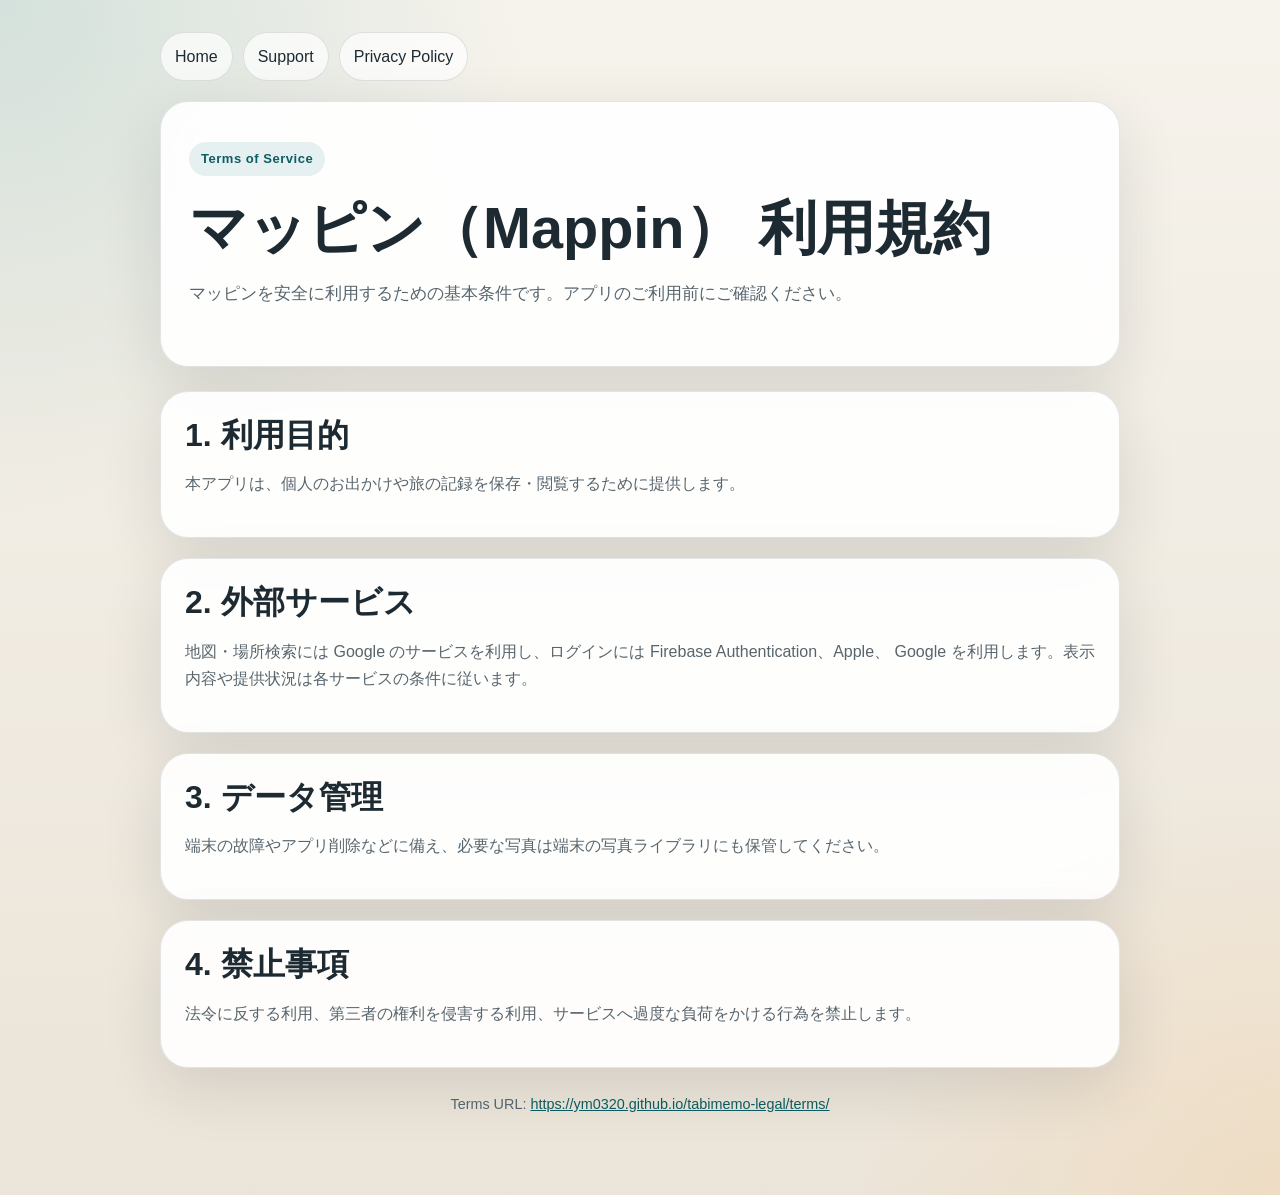
==== terms/index.html @ 4f41d091 "Add privacy policy, terms of service, and support pages" ====
<!doctype html>
<html lang="ja">
  <head>
    <meta charset="utf-8" />
    <meta name="viewport" content="width=device-width, initial-scale=1" />
    <title>Terms of Service | マッピン（Mappin）</title>
    <meta
      name="description"
      content="マッピン（Mappin）の利用規約。利用目的、外部サービス、データ管理、禁止事項について。"
    />
    <link rel="stylesheet" href="../assets/styles.css" />
  </head>
  <body>
    <main class="shell">
      <nav class="nav">
        <a href="../">Home</a>
        <a href="../support/">Support</a>
        <a href="../privacy/">Privacy Policy</a>
      </nav>

      <section class="hero">
        <span class="eyebrow">Terms of Service</span>
        <h1>マッピン（Mappin） 利用規約</h1>
        <p class="lead">
          マッピンを安全に利用するための基本条件です。アプリのご利用前にご確認ください。
        </p>
      </section>

      <section class="grid">
        <article class="card">
          <h2>1. 利用目的</h2>
          <p>本アプリは、個人のお出かけや旅の記録を保存・閲覧するために提供します。</p>
        </article>

        <article class="card">
          <h2>2. 外部サービス</h2>
          <p>
            地図・場所検索には Google のサービスを利用し、ログインには Firebase Authentication、Apple、
            Google を利用します。表示内容や提供状況は各サービスの条件に従います。
          </p>
        </article>

        <article class="card">
          <h2>3. データ管理</h2>
          <p>
            端末の故障やアプリ削除などに備え、必要な写真は端末の写真ライブラリにも保管してください。
          </p>
        </article>

        <article class="card">
          <h2>4. 禁止事項</h2>
          <p>
            法令に反する利用、第三者の権利を侵害する利用、サービスへ過度な負荷をかける行為を禁止します。
          </p>
        </article>
      </section>

      <p class="footer">
        Terms URL:
        <a href="https://ym0320.github.io/tabimemo-legal/terms/">https://ym0320.github.io/tabimemo-legal/terms/</a>
      </p>
    </main>
  </body>
</html>
---- assets/styles.css ----
:root {
  color-scheme: light;
  --bg: #f3efe7;
  --paper: rgba(255, 255, 255, 0.92);
  --text: #1d2a32;
  --muted: #58656d;
  --line: rgba(29, 42, 50, 0.12);
  --accent: #137a7f;
  --accent-strong: #0d5d61;
  --shadow: 0 20px 60px rgba(24, 34, 42, 0.12);
}

* {
  box-sizing: border-box;
}

html {
  scroll-behavior: smooth;
}

body {
  margin: 0;
  min-height: 100vh;
  color: var(--text);
  font-family: "Hiragino Sans", "Yu Gothic UI", "Segoe UI", sans-serif;
  line-height: 1.7;
  background:
    radial-gradient(circle at top left, rgba(19, 122, 127, 0.15), transparent 30%),
    radial-gradient(circle at bottom right, rgba(255, 186, 104, 0.18), transparent 24%),
    linear-gradient(180deg, #f6f3ec 0%, #ebe4d8 100%);
}

a {
  color: var(--accent-strong);
}

.shell {
  width: min(960px, calc(100% - 32px));
  margin: 0 auto;
  padding: 32px 0 64px;
}

.hero,
.card {
  background: var(--paper);
  border: 1px solid var(--line);
  border-radius: 28px;
  box-shadow: var(--shadow);
  backdrop-filter: blur(12px);
}

.hero {
  padding: 40px 28px;
}

.eyebrow {
  display: inline-flex;
  padding: 6px 12px;
  border-radius: 999px;
  background: rgba(19, 122, 127, 0.1);
  color: var(--accent-strong);
  font-size: 13px;
  font-weight: 700;
  letter-spacing: 0.04em;
}

h1,
h2,
h3 {
  margin: 0 0 12px;
  line-height: 1.2;
}

h1 {
  margin-top: 18px;
  font-size: clamp(2rem, 5vw, 3.6rem);
}

h2 {
  font-size: clamp(1.35rem, 3vw, 2rem);
}

p,
li {
  color: var(--muted);
}

.lead {
  max-width: 720px;
  font-size: 1.05rem;
}

.grid {
  display: grid;
  gap: 20px;
  margin-top: 24px;
}

.grid.two {
  grid-template-columns: repeat(2, minmax(0, 1fr));
}

.card {
  padding: 24px;
}

.card strong {
  color: var(--text);
}

.actions {
  display: flex;
  flex-wrap: wrap;
  gap: 12px;
  margin-top: 28px;
}

.button {
  display: inline-flex;
  align-items: center;
  justify-content: center;
  min-height: 46px;
  padding: 0 18px;
  border-radius: 999px;
  border: 1px solid transparent;
  text-decoration: none;
  font-weight: 700;
}

.button.primary {
  background: var(--accent);
  color: #fff;
}

.button.secondary {
  border-color: var(--line);
  color: var(--text);
}

.list {
  margin: 0;
  padding-left: 20px;
}

.section {
  margin-top: 24px;
}

.meta {
  color: var(--muted);
  font-size: 0.95rem;
}

.nav {
  display: flex;
  flex-wrap: wrap;
  gap: 10px;
  margin-bottom: 20px;
}

.nav a {
  padding: 10px 14px;
  border: 1px solid var(--line);
  border-radius: 999px;
  background: rgba(255, 255, 255, 0.7);
  color: var(--text);
  text-decoration: none;
}

.footer {
  margin-top: 24px;
  text-align: center;
  color: var(--muted);
  font-size: 0.9rem;
}

@media (max-width: 720px) {
  .shell {
    width: min(100% - 20px, 960px);
    padding-top: 20px;
    padding-bottom: 40px;
  }

  .hero,
  .card {
    border-radius: 22px;
  }

  .hero {
    padding: 28px 20px;
  }

  .card {
    padding: 20px;
  }

  .grid.two {
    grid-template-columns: 1fr;
  }
}
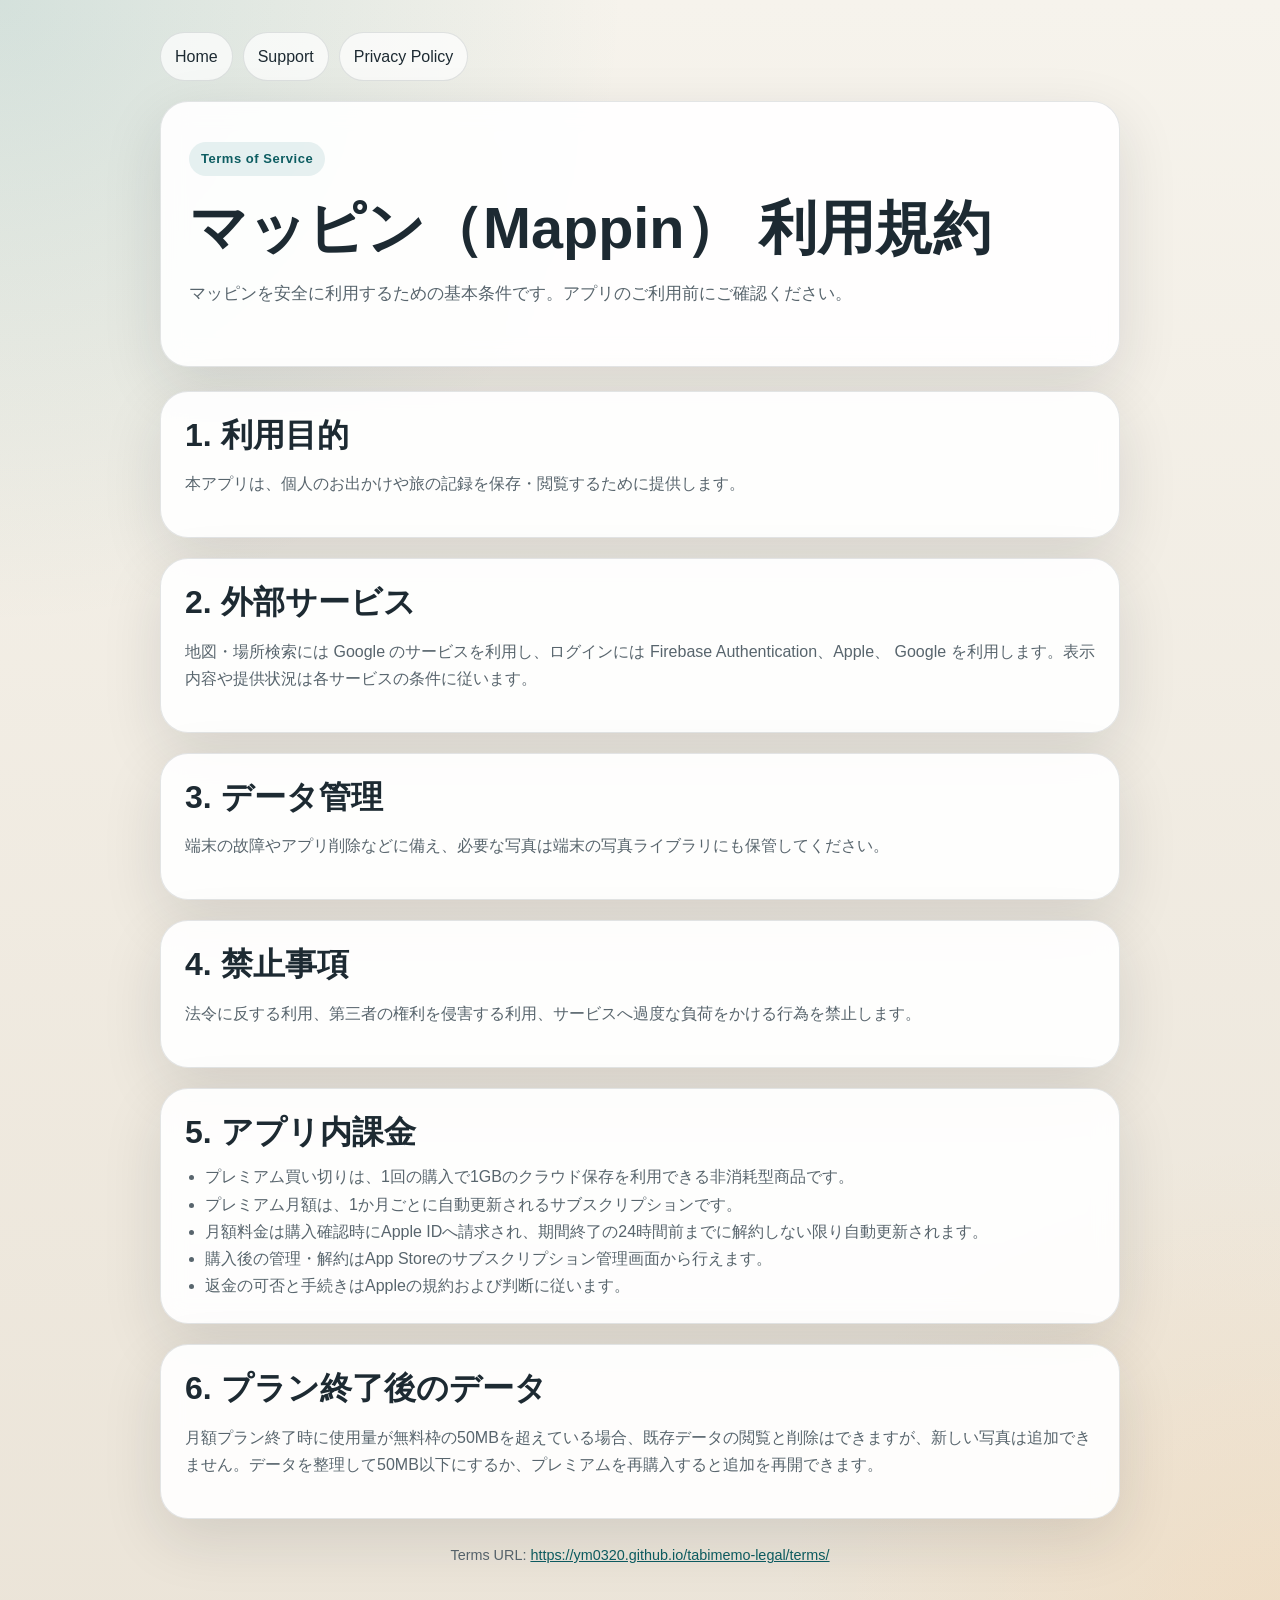
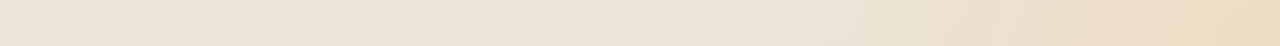
==== commit 1e0b8e1c: "Update app name to Mappin and add Apple in-app purchase disclosures" ====
--- a/terms/index.html
+++ b/terms/index.html
@@ -53,6 +53,24 @@
             法令に反する利用、第三者の権利を侵害する利用、サービスへ過度な負荷をかける行為を禁止します。
           </p>
         </article>
+
+        <article class="card">
+          <h2>5. アプリ内課金</h2>
+          <ul class="list">
+            <li>プレミアム買い切りは、1回の購入で1GBのクラウド保存を利用できる非消耗型商品です。</li>
+            <li>プレミアム月額は、1か月ごとに自動更新されるサブスクリプションです。</li>
+            <li>月額料金は購入確認時にApple IDへ請求され、期間終了の24時間前までに解約しない限り自動更新されます。</li>
+            <li>購入後の管理・解約はApp Storeのサブスクリプション管理画面から行えます。</li>
+            <li>返金の可否と手続きはAppleの規約および判断に従います。</li>
+          </ul>
+        </article>
+
+        <article class="card">
+          <h2>6. プラン終了後のデータ</h2>
+          <p>
+            月額プラン終了時に使用量が無料枠の50MBを超えている場合、既存データの閲覧と削除はできますが、新しい写真は追加できません。データを整理して50MB以下にするか、プレミアムを再購入すると追加を再開できます。
+          </p>
+        </article>
       </section>
 
       <p class="footer">
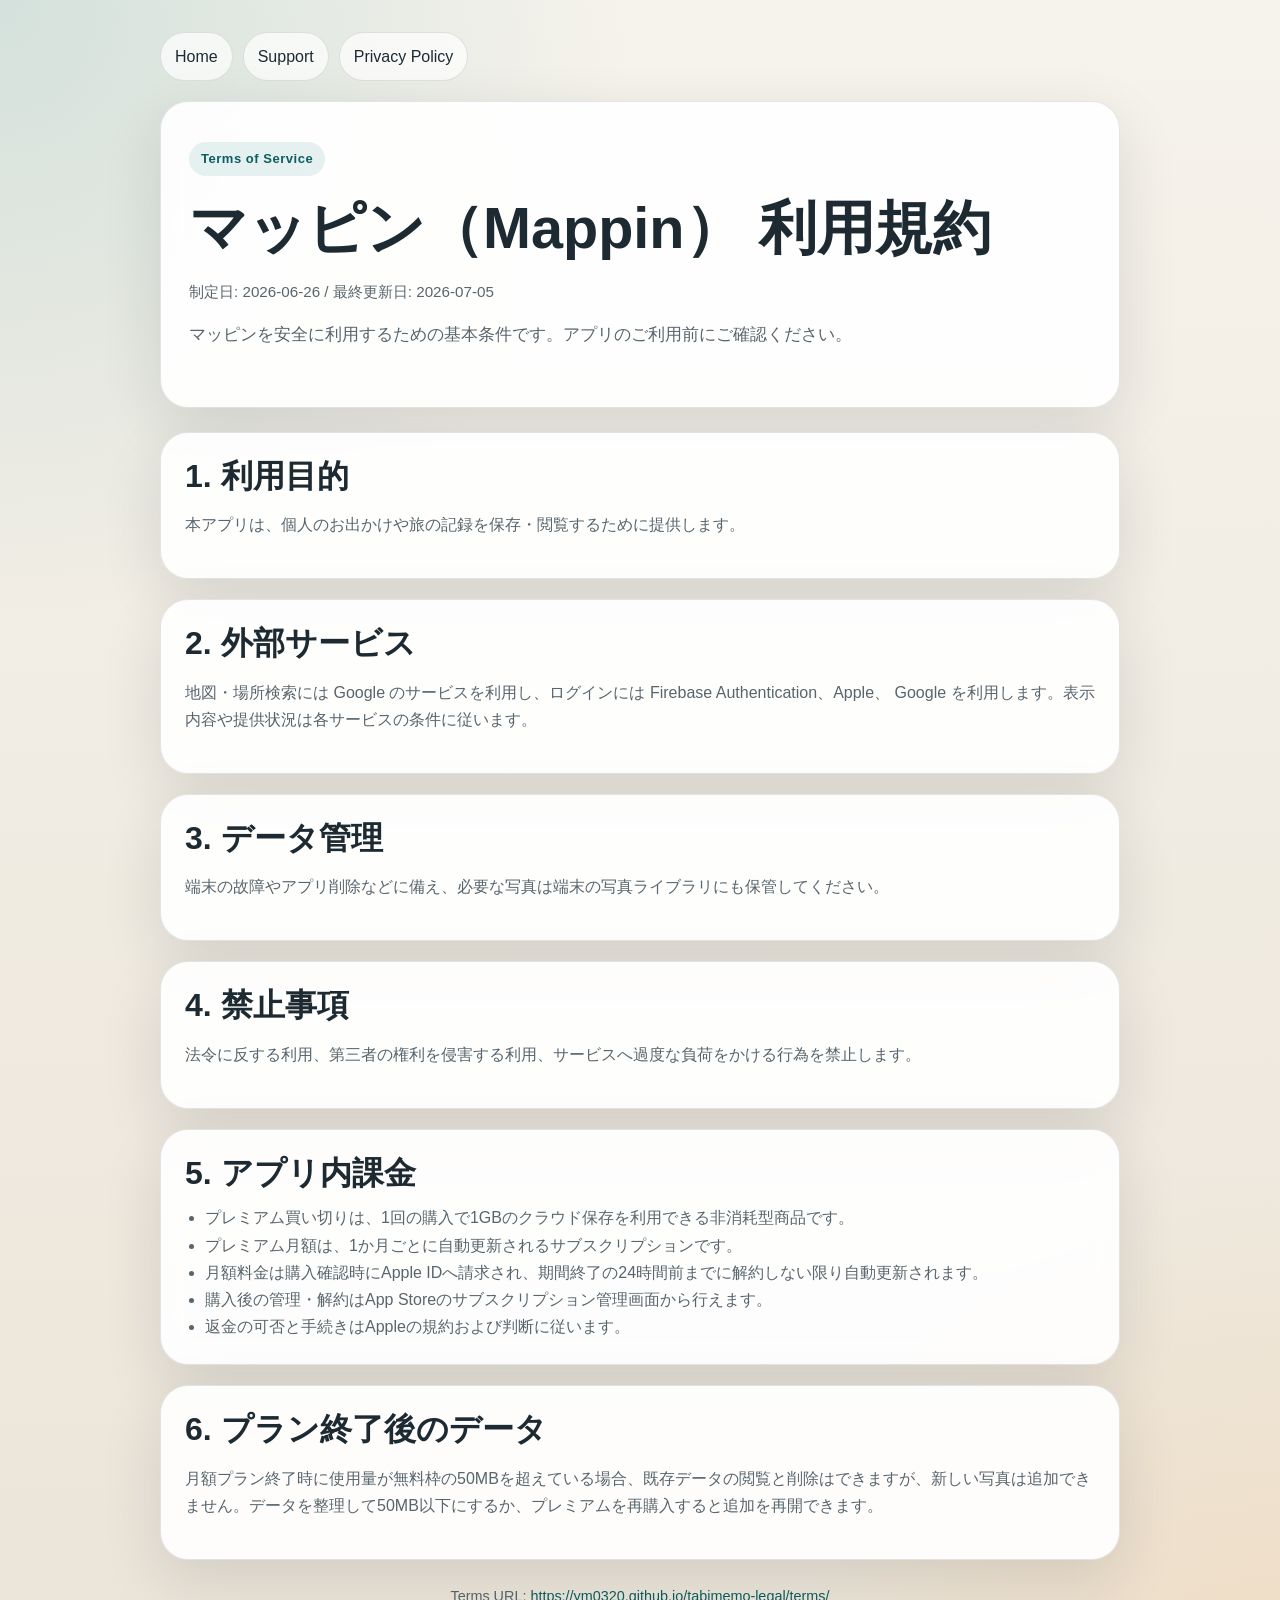
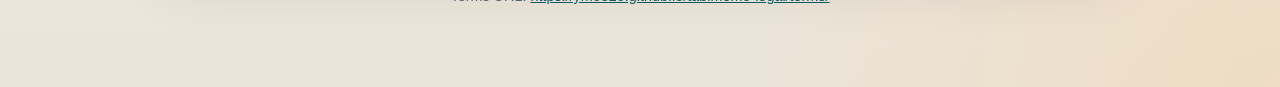
==== commit dcd4ea62: "Disclose Mixpanel and Apple WeatherKit usage, add revision dates - Privacy policy overclaimed device" ====
--- a/terms/index.html
+++ b/terms/index.html
@@ -21,6 +21,7 @@
       <section class="hero">
         <span class="eyebrow">Terms of Service</span>
         <h1>マッピン（Mappin） 利用規約</h1>
+        <p class="meta">制定日: 2026-06-26 / 最終更新日: 2026-07-05</p>
         <p class="lead">
           マッピンを安全に利用するための基本条件です。アプリのご利用前にご確認ください。
         </p>
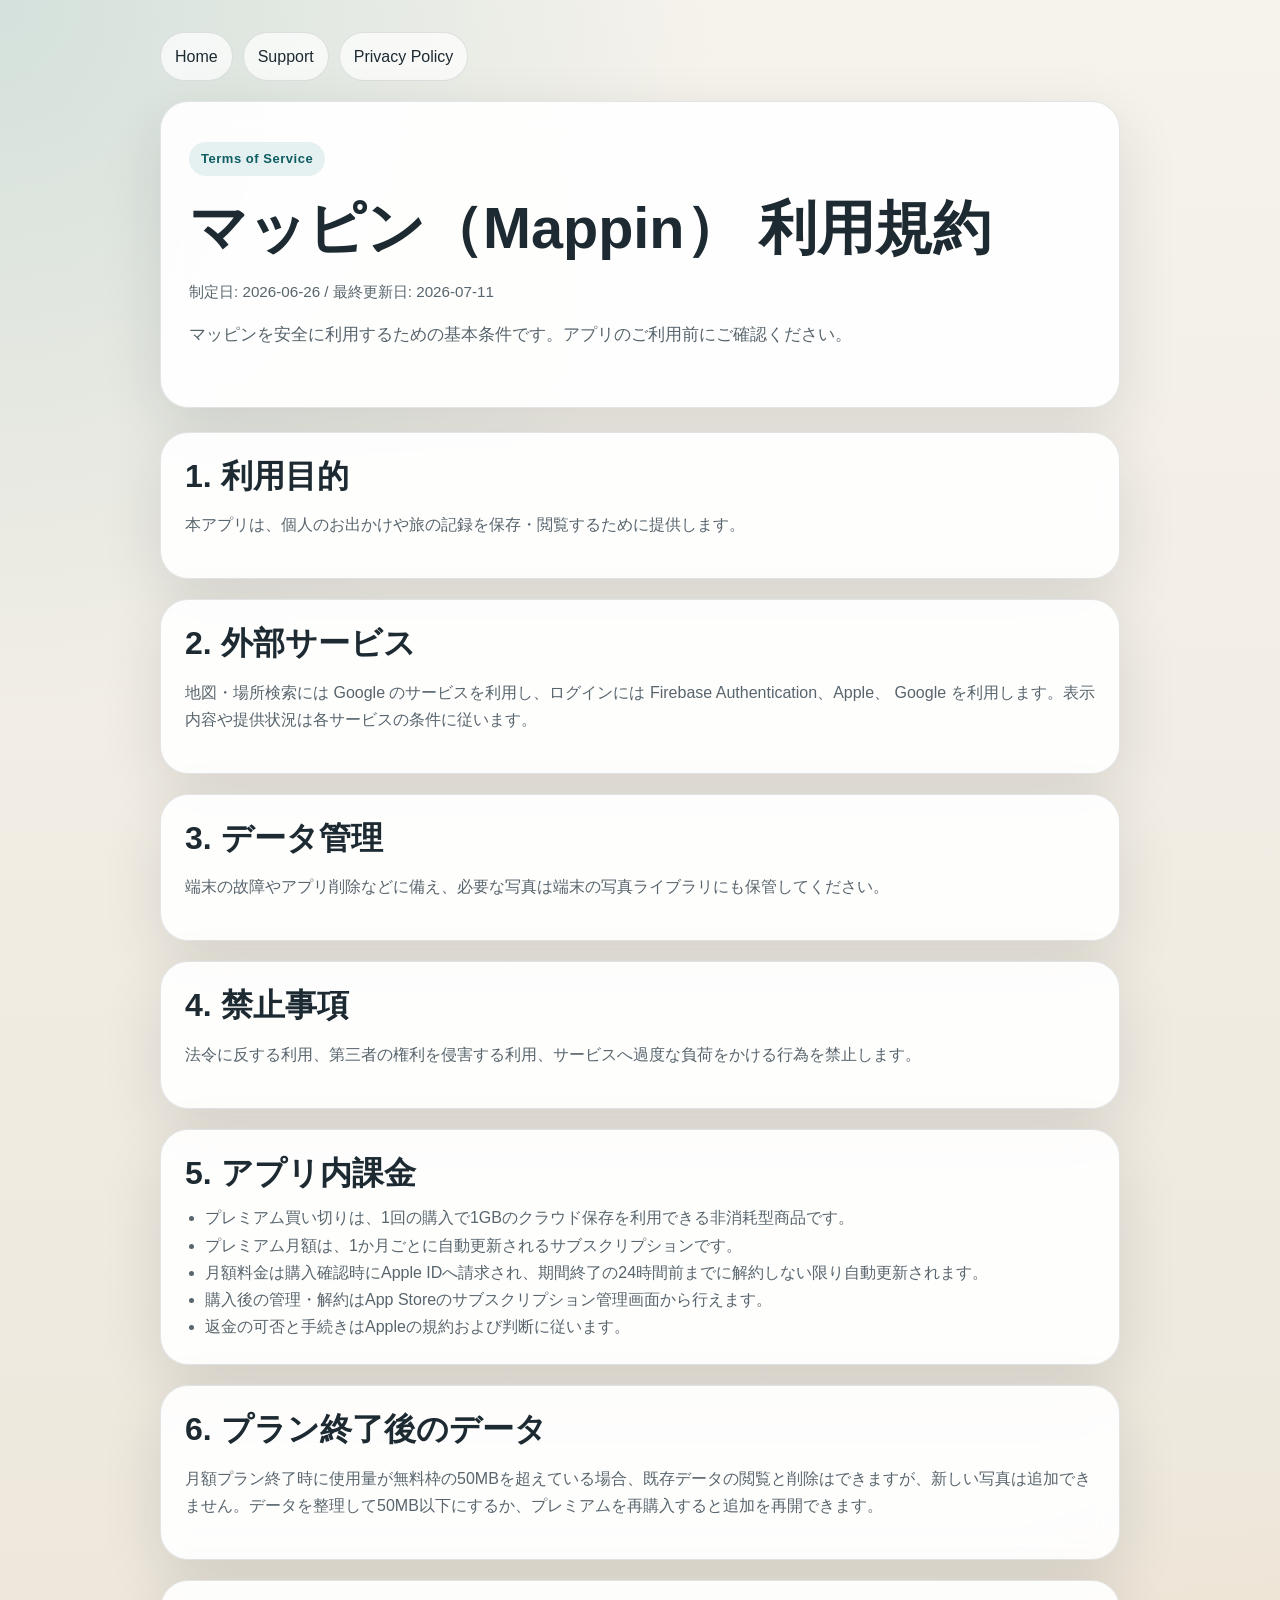
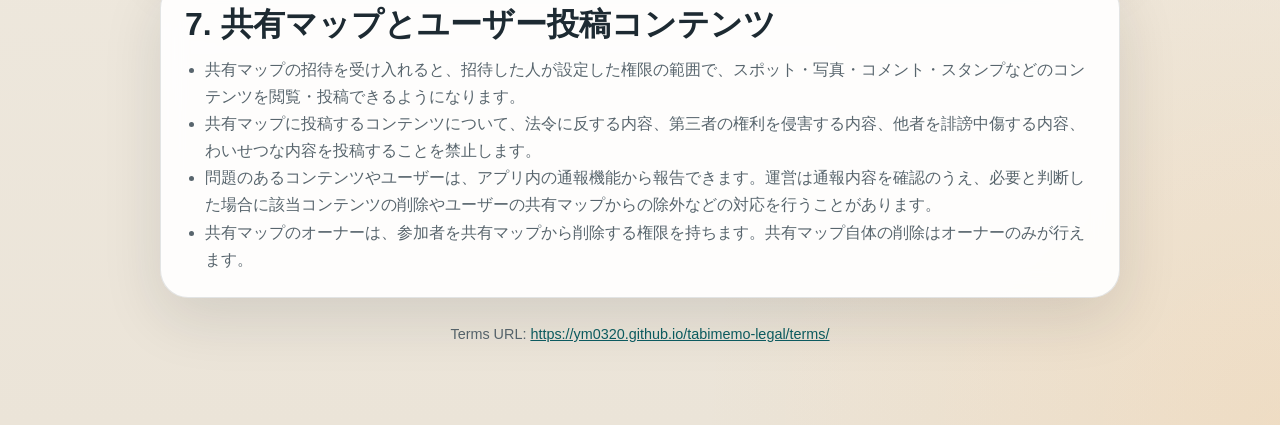
==== commit b3ff97d1: "add: 招待リンク用ページ(invite)を追加し、共有コンテンツ条項とハンドル表示の記載を補足 共有リンクの遷移先(invite/)ページが未公開でユーザーが404になっていたため新規作成。 利用" ====
--- a/terms/index.html
+++ b/terms/index.html
@@ -21,7 +21,7 @@
       <section class="hero">
         <span class="eyebrow">Terms of Service</span>
         <h1>マッピン（Mappin） 利用規約</h1>
-        <p class="meta">制定日: 2026-06-26 / 最終更新日: 2026-07-05</p>
+        <p class="meta">制定日: 2026-06-26 / 最終更新日: 2026-07-11</p>
         <p class="lead">
           マッピンを安全に利用するための基本条件です。アプリのご利用前にご確認ください。
         </p>
@@ -72,6 +72,24 @@
             月額プラン終了時に使用量が無料枠の50MBを超えている場合、既存データの閲覧と削除はできますが、新しい写真は追加できません。データを整理して50MB以下にするか、プレミアムを再購入すると追加を再開できます。
           </p>
         </article>
+
+        <article class="card">
+          <h2>7. 共有マップとユーザー投稿コンテンツ</h2>
+          <ul class="list">
+            <li>
+              共有マップの招待を受け入れると、招待した人が設定した権限の範囲で、スポット・写真・コメント・スタンプなどのコンテンツを閲覧・投稿できるようになります。
+            </li>
+            <li>
+              共有マップに投稿するコンテンツについて、法令に反する内容、第三者の権利を侵害する内容、他者を誹謗中傷する内容、わいせつな内容を投稿することを禁止します。
+            </li>
+            <li>
+              問題のあるコンテンツやユーザーは、アプリ内の通報機能から報告できます。運営は通報内容を確認のうえ、必要と判断した場合に該当コンテンツの削除やユーザーの共有マップからの除外などの対応を行うことがあります。
+            </li>
+            <li>
+              共有マップのオーナーは、参加者を共有マップから削除する権限を持ちます。共有マップ自体の削除はオーナーのみが行えます。
+            </li>
+          </ul>
+        </article>
       </section>
 
       <p class="footer">
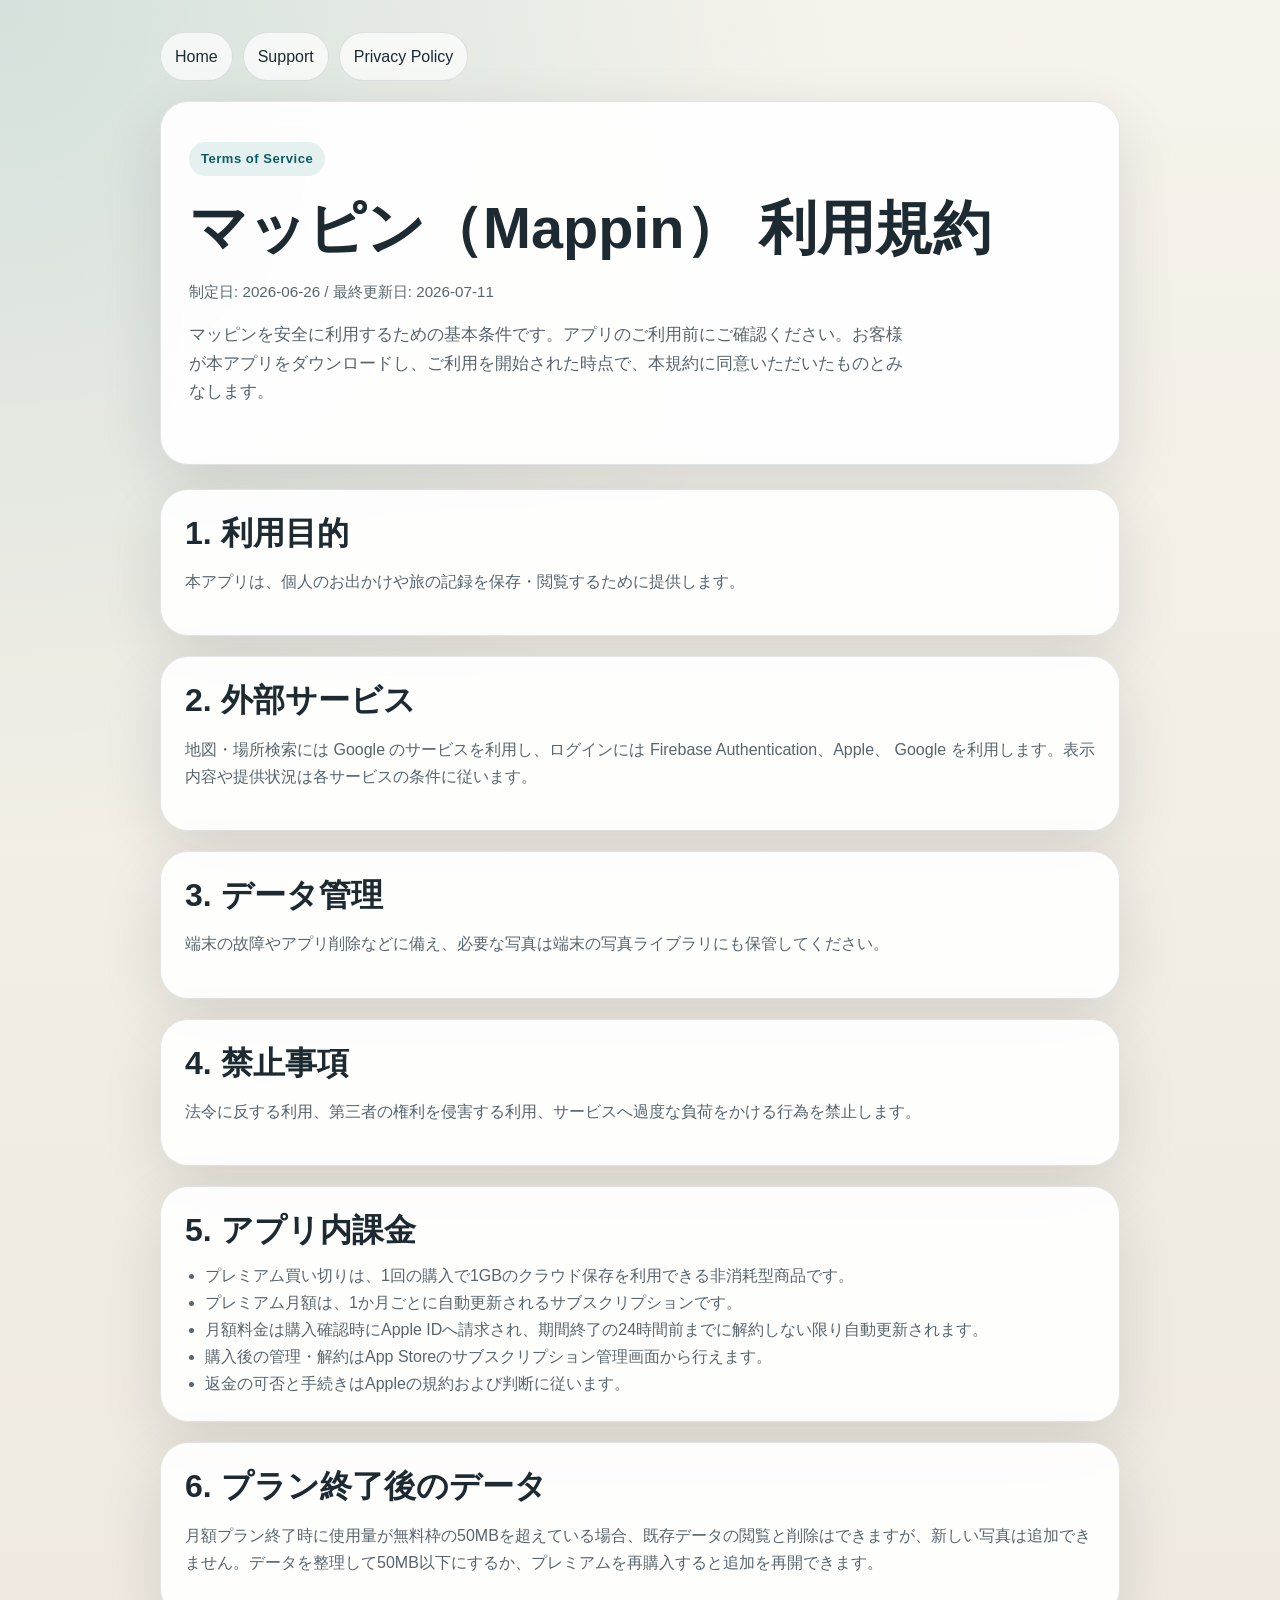
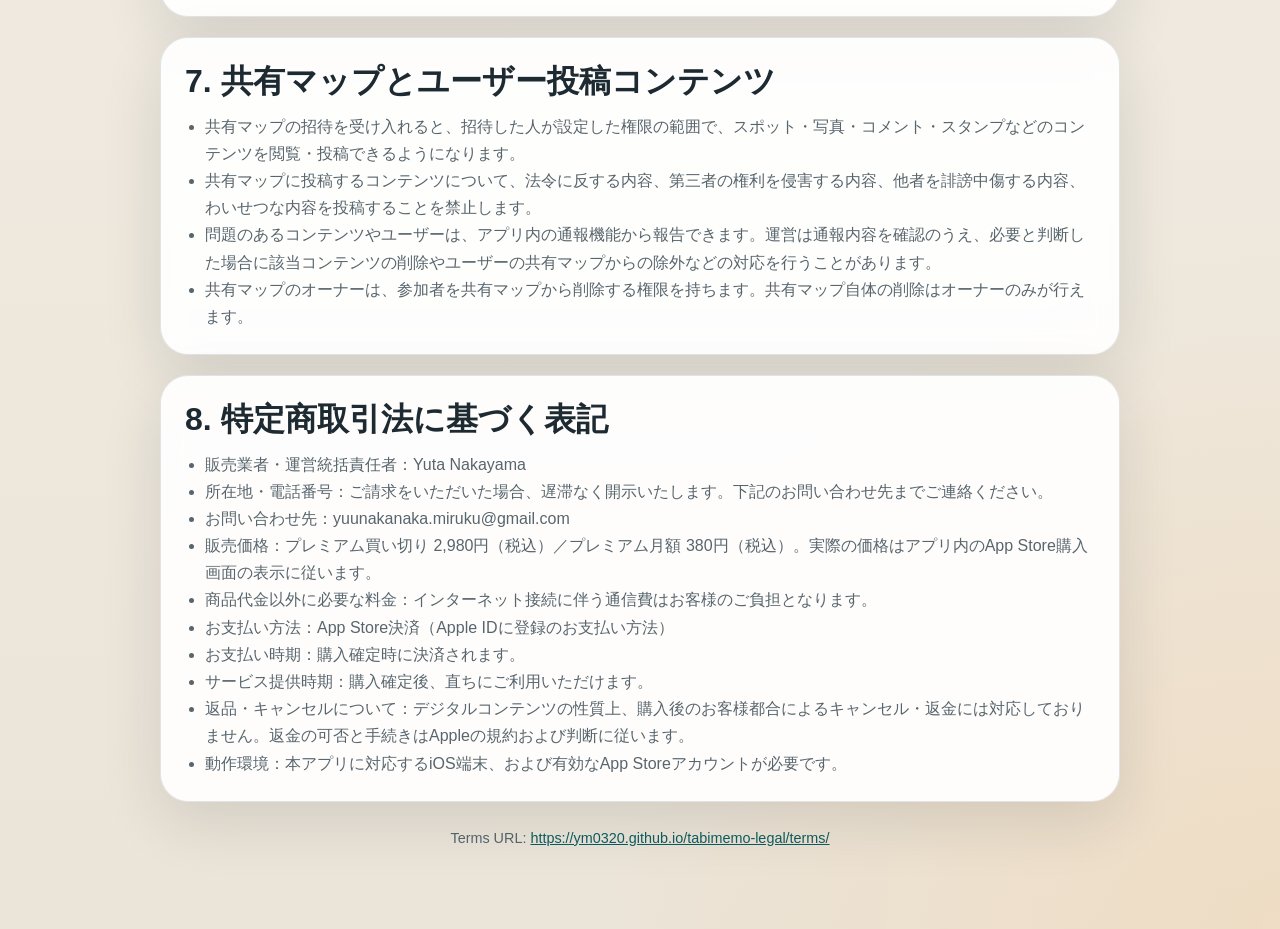
==== commit 18f4c03c: "add: 利用規約に特定商取引法に基づく表記とみなし同意条項を追加 販売業者情報(Yuta Nakayama)を記載し、住所・電話番号は請求に応じて 遅滞なく開示する形にした。あわせてアプリ利用開始を" ====
--- a/terms/index.html
+++ b/terms/index.html
@@ -23,7 +23,7 @@
         <h1>マッピン（Mappin） 利用規約</h1>
         <p class="meta">制定日: 2026-06-26 / 最終更新日: 2026-07-11</p>
         <p class="lead">
-          マッピンを安全に利用するための基本条件です。アプリのご利用前にご確認ください。
+          マッピンを安全に利用するための基本条件です。アプリのご利用前にご確認ください。お客様が本アプリをダウンロードし、ご利用を開始された時点で、本規約に同意いただいたものとみなします。
         </p>
       </section>
 
@@ -90,6 +90,28 @@
             </li>
           </ul>
         </article>
+
+        <article class="card">
+          <h2>8. 特定商取引法に基づく表記</h2>
+          <ul class="list">
+            <li>販売業者・運営統括責任者：Yuta Nakayama</li>
+            <li>
+              所在地・電話番号：ご請求をいただいた場合、遅滞なく開示いたします。下記のお問い合わせ先までご連絡ください。
+            </li>
+            <li>お問い合わせ先：yuunakanaka.miruku@gmail.com</li>
+            <li>
+              販売価格：プレミアム買い切り 2,980円（税込）／プレミアム月額 380円（税込）。実際の価格はアプリ内のApp Store購入画面の表示に従います。
+            </li>
+            <li>商品代金以外に必要な料金：インターネット接続に伴う通信費はお客様のご負担となります。</li>
+            <li>お支払い方法：App Store決済（Apple IDに登録のお支払い方法）</li>
+            <li>お支払い時期：購入確定時に決済されます。</li>
+            <li>サービス提供時期：購入確定後、直ちにご利用いただけます。</li>
+            <li>
+              返品・キャンセルについて：デジタルコンテンツの性質上、購入後のお客様都合によるキャンセル・返金には対応しておりません。返金の可否と手続きはAppleの規約および判断に従います。
+            </li>
+            <li>動作環境：本アプリに対応するiOS端末、および有効なApp Storeアカウントが必要です。</li>
+          </ul>
+        </article>
       </section>
 
       <p class="footer">
